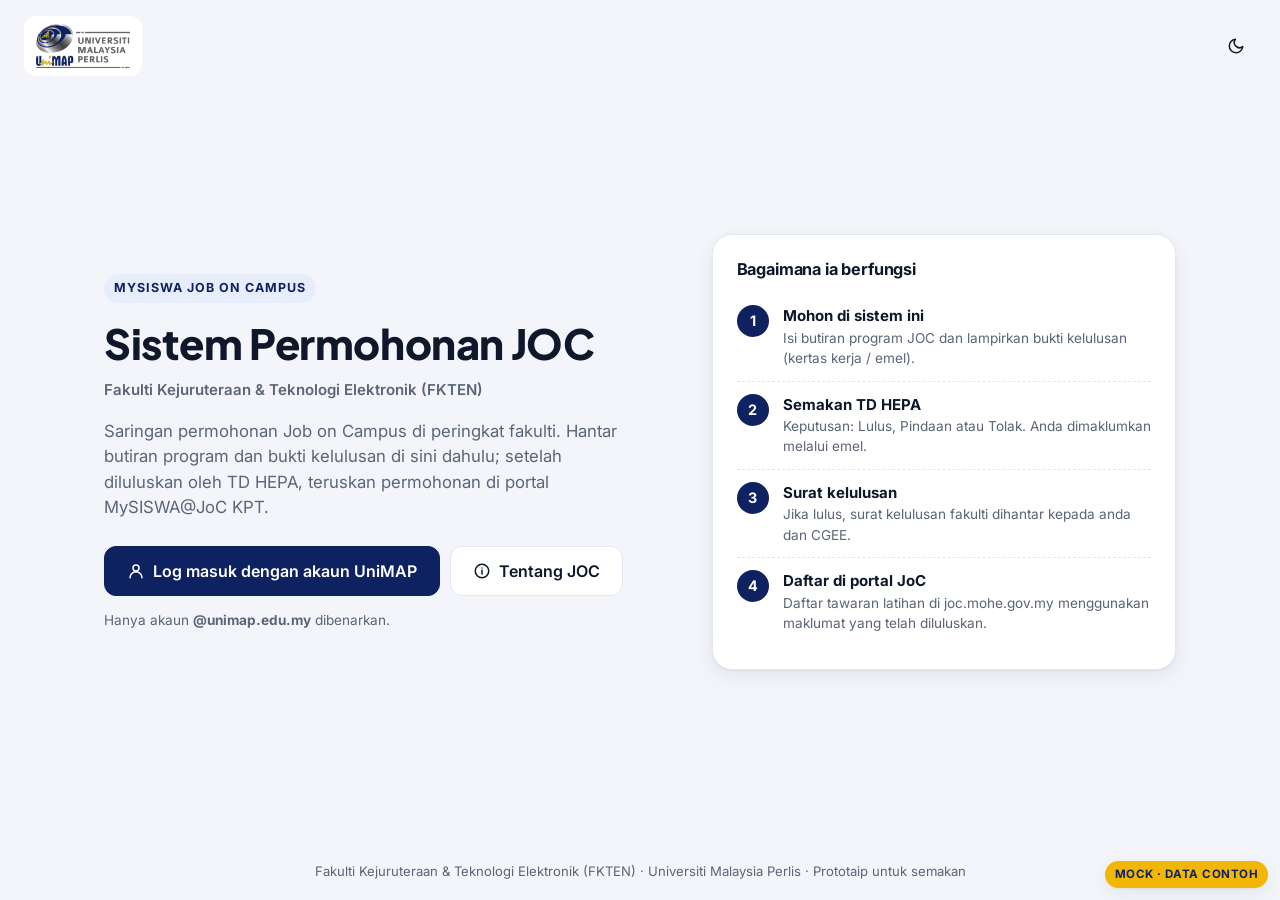
==== demo/index.html @ fa176aa4 "Manual pengguna interaktif Sistem JOC FKTEN 36-slide deck (Pengenalan, Pemohon, TD HEPA, Pentadbir, " ====
<!doctype html>
<html lang="ms">
<head>
  <meta charset="utf-8">
  <meta name="viewport" content="width=device-width, initial-scale=1, viewport-fit=cover">
  <title>Sistem Permohonan JOC · FKTEN</title>
  <link rel="icon" href="data:image/svg+xml,%3Csvg xmlns='http://www.w3.org/2000/svg' viewBox='0 0 64 64'%3E%3Crect width='64' height='64' rx='14' fill='%230e2262'/%3E%3Ctext x='32' y='41' font-family='Arial' font-weight='800' font-size='22' fill='%23f5c63a' text-anchor='middle'%3EJOC%3C/text%3E%3C/svg%3E">
  <meta name="description" content="Saringan permohonan MySISWA Job on Campus peringkat Fakulti Kejuruteraan & Teknologi Elektronik, UniMAP (mock).">
  <script>
    // Apply theme before first paint to avoid a flash.
    (function () {
      var t = null;
      try { t = localStorage.getItem('joc_theme'); } catch (e) {}
      if (!t) t = window.matchMedia && matchMedia('(prefers-color-scheme: dark)').matches ? 'dark' : 'light';
      document.documentElement.setAttribute('data-theme', t);
    })();
  </script>
  <link rel="preconnect" href="https://fonts.googleapis.com">
  <link rel="preconnect" href="https://fonts.gstatic.com" crossorigin>
  <link href="https://fonts.googleapis.com/css2?family=Inter:wght@400;500;600;700;800&family=Plus+Jakarta+Sans:wght@700;800&display=swap" rel="stylesheet">
  <link rel="stylesheet" href="css/style.css">
</head>
<body>
  <div id="root"></div>
  <div id="modal-root"></div>
  <div class="toast-wrap" id="toasts"></div>
  <div class="mock-ribbon">MOCK · DATA CONTOH</div>
  <script src="js/data.js"></script>
  <script src="js/api-mock.js"></script>
  <script src="js/app.js"></script>
</body>
</html>
---- demo/css/style.css ----
/* JOC FKTEN mock - theme tokens (light + dark) and components */
:root {
  --font: 'Inter', system-ui, -apple-system, 'Segoe UI', Roboto, Arial, sans-serif;
  --display: 'Plus Jakarta Sans', 'Inter', system-ui, sans-serif;
  --navy: #0e2262;
  --gold: #f5c63a;

  --bg: #f3f5fa;
  --surface: #ffffff;
  --surface-2: #f6f8fc;
  --text: #0f172a;
  --muted: #5b6577;
  --border: #e3e8f0;
  --primary: #0e2262;          /* links, outlines, small accents */
  --primary-hover: #1a3485;
  --primary-soft: #e8edfb;
  --on-primary: #ffffff;
  --btn: #0e2262;              /* main buttons */
  --btn-hover: #1a3485;
  --on-btn: #ffffff;
  --accent: #f2b705;           /* UniMAP gold */
  --accent-soft: #fff6d6;
  --on-accent: #0e2262;
  --focus: #3d63dd;
  --shadow: 0 1px 2px rgba(15, 23, 42, .05), 0 6px 20px rgba(15, 23, 42, .07);
  --sidebar: #0e2262;
  --sidebar-text: #c9d3f2;
  --sidebar-active: rgba(255, 255, 255, .10);
  --hero-a: #0e2262;
  --hero-b: #2a3f9e;

  --st-draft-bg: #eef1f5;     --st-draft: #475569;
  --st-sub-bg: #e6eeff;       --st-sub: #1d4ed8;
  --st-amend-bg: #fff4d6;     --st-amend: #b45309;
  --st-ok-bg: #dff6e8;        --st-ok: #15803d;
  --st-rej-bg: #fde7e7;       --st-rej: #b91c1c;

  --radius: 14px;
  --radius-sm: 9px;
  color-scheme: light;
}

/* Dark mode: deep UniMAP navy with gold accents (app.js sets data-theme). */
:root[data-theme="dark"] {
  --bg: #0a1230;
  --surface: #111c42;
  --surface-2: #16234f;
  --text: #eaf0ff;
  --muted: #9fb0d9;
  --border: #23336a;
  --primary: #8fa8ff;
  --primary-hover: #a9bcff;
  --primary-soft: #1a2a60;
  --on-primary: #0a1230;
  --btn: #f5c63a;
  --btn-hover: #ffd75e;
  --on-btn: #0a1230;
  --accent: #f5c63a;
  --accent-soft: rgba(245, 198, 58, .14);
  --on-accent: #0a1230;
  --focus: #f5c63a;
  --shadow: 0 1px 2px rgba(0, 0, 0, .35), 0 10px 30px rgba(0, 0, 0, .35);
  --sidebar: #070d24;
  --sidebar-text: #a8b6dd;
  --sidebar-active: rgba(245, 198, 58, .12);
  --hero-a: #13225e;
  --hero-b: #1f3a99;

  --st-draft-bg: rgba(148, 163, 184, .16);  --st-draft: #c3cce0;
  --st-sub-bg: rgba(96, 140, 255, .16);     --st-sub: #9db8ff;
  --st-amend-bg: rgba(245, 168, 58, .15);   --st-amend: #f7bf5a;
  --st-ok-bg: rgba(52, 211, 120, .14);      --st-ok: #6ee39f;
  --st-rej-bg: rgba(248, 113, 113, .15);    --st-rej: #ff9c9c;
  color-scheme: dark;
}

* { box-sizing: border-box; }
html, body { margin: 0; }
body {
  font-family: var(--font); font-size: 15px; line-height: 1.5;
  background: var(--bg); color: var(--text);
  -webkit-font-smoothing: antialiased;
}
/* Links never underline by default; plain text links underline only on hover. */
:where(a) { color: var(--primary); text-decoration: none; }
p a:hover, .callout a:hover { text-decoration: underline; }
h1, h2, h3, h4 { margin: 0; line-height: 1.25; letter-spacing: -.01em; }
h1, .k-val, .display { font-family: var(--display); }
h1 { font-size: 1.6rem; font-weight: 800; } h2 { font-size: 1.2rem; } h3 { font-size: 1.02rem; }
p { margin: 0; }
.muted { color: var(--muted); }
.small { font-size: .85rem; }
.hidden { display: none !important; }
:focus-visible { outline: 2px solid var(--focus); outline-offset: 2px; }

/* mock ribbon */
.mock-ribbon {
  position: fixed; z-index: 60; bottom: 12px; right: 12px; pointer-events: none;
  background: var(--accent); color: var(--on-accent); font-weight: 700; font-size: .72rem;
  padding: 5px 10px; border-radius: 999px; letter-spacing: .04em; box-shadow: var(--shadow);
}

/* thin progress bar while waiting for the server */
#busy { position: fixed; top: 0; left: 0; right: 0; height: 3px; z-index: 100; background: linear-gradient(90deg, var(--accent), var(--primary)); transform: scaleX(0); transform-origin: left; opacity: 0; transition: transform .25s, opacity .25s; }
#busy.on { opacity: 1; transform: scaleX(.85); transition: transform 6s cubic-bezier(.1, .7, .2, 1), opacity .1s; }

/* button busy state: spinner replaces the icon, clicks ignored */
.btn.loading { position: relative; pointer-events: none; opacity: .75; }
.btn.loading > .icon { visibility: hidden; }
.btn.loading::after { content: ''; position: absolute; left: 14px; top: 50%; width: 16px; height: 16px; margin-top: -8px; border-radius: 50%; border: 2px solid currentColor; border-right-color: transparent; animation: spin .7s linear infinite; }
.btn.btn-icon.loading::after { left: 50%; margin-left: -8px; }
@keyframes spin { to { transform: rotate(360deg); } }
.spin-sm { width: 18px; height: 18px; border-radius: 50%; border: 2px solid var(--primary); border-right-color: transparent; animation: spin .7s linear infinite; flex: none; }

/* full-screen "please wait" overlay */
#overlay { position: fixed; inset: 0; z-index: 95; display: none; place-items: center; padding: 16px; background: color-mix(in srgb, var(--bg) 55%, transparent); backdrop-filter: blur(6px); -webkit-backdrop-filter: blur(6px); }
#overlay.on { display: grid; animation: tin .15s ease-out; }
body.no-scroll { overflow: hidden; }
.ov-card { background: var(--surface); border: 1px solid var(--border); border-radius: 18px; box-shadow: 0 20px 60px rgba(0, 0, 0, .25); padding: 28px 32px; text-align: center; max-width: 360px; width: 100%; }
.ov-spin { width: 48px; height: 48px; margin: 0 auto 16px; border-radius: 50%; border: 4px solid var(--primary-soft); border-top-color: var(--primary); border-right-color: var(--accent); animation: spin .9s linear infinite; }
.ov-tick { width: 52px; height: 52px; margin: 0 auto 14px; border-radius: 50%; background: #16a34a; color: #fff; display: grid; place-items: center; animation: pop .3s ease-out; }
.ov-tick .icon { width: 28px; height: 28px; stroke-width: 3; }
@keyframes pop { from { transform: scale(.5); opacity: 0; } }
.ov-msg { font-weight: 700; font-size: 1.05rem; }
.ov-sub { color: var(--muted); font-size: .85rem; margin-top: 6px; }

/* logo chip keeps the UniMAP logo legible in dark mode */
.logo-chip { background: #fff; border-radius: 12px; padding: 8px 12px; display: inline-flex; align-items: center; }
.logo-chip img { display: block; height: 44px; width: auto; }

/* ---------- landing ---------- */
.landing { min-height: 100vh; display: flex; flex-direction: column; }
.landing-top { display: flex; align-items: center; justify-content: space-between; padding: 16px 24px; gap: 12px; }
.landing-hero {
  flex: 1; display: grid; grid-template-columns: 1.1fr .9fr; gap: 40px; align-items: center;
  max-width: 1120px; margin: 0 auto; padding: 24px 24px 56px; width: 100%;
}
.eyebrow { display: inline-block; font-size: .78rem; font-weight: 700; letter-spacing: .08em; text-transform: uppercase; color: var(--primary); background: var(--primary-soft); padding: 5px 10px; border-radius: 999px; }
.landing h1 { font-size: clamp(1.8rem, 4vw, 2.6rem); margin: 14px 0 10px; }
.landing .faculty { font-weight: 600; color: var(--muted); margin-bottom: 18px; }
.landing .lead { font-size: 1.05rem; color: var(--muted); max-width: 520px; }
.landing .cta-row { display: flex; gap: 10px; flex-wrap: wrap; margin-top: 26px; }
.steps-card { background: var(--surface); border: 1px solid var(--border); border-radius: 20px; padding: 24px; box-shadow: var(--shadow); }
.steps-card h3 { margin-bottom: 14px; }
.step-line { display: flex; gap: 14px; padding: 12px 0; border-top: 1px dashed var(--border); }
.step-line:first-of-type { border-top: 0; }
.step-num { flex: none; width: 32px; height: 32px; border-radius: 50%; background: var(--primary); color: var(--on-primary); display: grid; place-items: center; font-weight: 700; font-size: .9rem; }
.landing-foot { text-align: center; padding: 18px; font-size: .82rem; color: var(--muted); }

/* ---------- buttons & inputs ---------- */
.btn {
  display: inline-flex; align-items: center; justify-content: center; gap: 8px;
  font: inherit; font-weight: 600; font-size: .92rem; line-height: 1;
  border: 1px solid var(--border); background: var(--surface); color: var(--text);
  padding: 10px 16px; border-radius: 10px; cursor: pointer; text-decoration: none; min-height: 40px;
  transition: background .15s, border-color .15s, transform .05s;
}
.btn:hover { border-color: var(--primary); }
.btn:active { transform: translateY(1px); }
.btn:disabled { opacity: .5; cursor: not-allowed; }
.btn-primary { background: var(--btn); border-color: var(--btn); color: var(--on-btn); }
.btn-primary:hover { background: var(--btn-hover); border-color: var(--btn-hover); }
.btn-gold { background: var(--gold); border-color: var(--gold); color: #0a1230; font-weight: 800; box-shadow: 0 6px 18px rgba(245, 198, 58, .35); }
.btn-gold:hover { background: #ffd75e; border-color: #ffd75e; }
.btn-accent { background: var(--accent); border-color: var(--accent); color: var(--on-accent); }
.btn-ok { background: #16a34a; border-color: #16a34a; color: #fff; }
.btn-warn { background: #d97706; border-color: #d97706; color: #fff; }
.btn-danger { background: #dc2626; border-color: #dc2626; color: #fff; }
.btn-ghost { background: transparent; border-color: transparent; }
.btn-ghost:hover { background: var(--surface-2); border-color: var(--border); }
.btn-sm { padding: 7px 11px; min-height: 32px; font-size: .84rem; }
.btn-lg { padding: 14px 22px; font-size: 1rem; min-height: 50px; border-radius: 12px; }
.icon { width: 18px; height: 18px; flex: none; }
.btn-icon { padding: 8px; min-width: 40px; }

label.field { display: block; margin-bottom: 14px; }
.field > span { display: block; font-weight: 600; font-size: .88rem; margin-bottom: 6px; }
.field > span .req { color: #dc2626; }
.field .hint { font-size: .8rem; color: var(--muted); margin-top: 5px; }
input:not([type=checkbox]):not([type=radio]):not([type=file]), select, textarea {
  width: 100%; font: inherit; color: var(--text); background: var(--surface);
  border: 1px solid var(--border); border-radius: 10px; padding: 10px 12px; min-height: 42px;
}
textarea { min-height: 90px; resize: vertical; }
input:focus, select:focus, textarea:focus { outline: none; border-color: var(--focus); box-shadow: 0 0 0 3px color-mix(in srgb, var(--focus) 25%, transparent); }
input[readonly] { background: var(--surface-2); color: var(--muted); }
.field.error input, .field.error select, .field.error textarea { border-color: #dc2626; }
.field .err { color: #dc2626; font-size: .8rem; margin-top: 5px; }
.check { display: flex; gap: 10px; align-items: flex-start; cursor: pointer; }
.check input { width: 18px; height: 18px; margin-top: 2px; accent-color: var(--primary); flex: none; }
.grid-2 { display: grid; grid-template-columns: 1fr 1fr; gap: 0 16px; }
.grid-3 { display: grid; grid-template-columns: repeat(3, 1fr); gap: 0 16px; }

/* ---------- app shell ---------- */
.app { display: grid; grid-template-columns: 250px 1fr; min-height: 100vh; transition: grid-template-columns .25s ease; }
.sidebar {
  background: var(--sidebar); color: var(--sidebar-text); padding: 18px 14px; position: sticky; top: 0; height: 100vh;
  display: flex; flex-direction: column;
}
.side-scroll { display: flex; flex-direction: column; gap: 6px; flex: 1; min-height: 0; overflow-y: auto; overflow-x: hidden; margin: 0 -14px; padding: 0 14px; }

/* themed thin scrollbars */
:root { --sb-thumb: rgba(14, 34, 98, .22); --sb-thumb-hover: rgba(14, 34, 98, .45); }
:root[data-theme="dark"] { --sb-thumb: rgba(143, 168, 255, .25); --sb-thumb-hover: rgba(245, 198, 58, .55); }
* { scrollbar-width: thin; scrollbar-color: var(--sb-thumb) transparent; }
::-webkit-scrollbar { width: 9px; height: 9px; }
::-webkit-scrollbar-track { background: transparent; }
::-webkit-scrollbar-thumb { background-color: var(--sb-thumb); border-radius: 99px; border: 2px solid transparent; background-clip: padding-box; }
::-webkit-scrollbar-thumb:hover { background-color: var(--sb-thumb-hover); }
.sidebar { --sb-thumb: rgba(255, 255, 255, .16); --sb-thumb-hover: rgba(245, 198, 58, .6); }

/* JOC / FKTEN logomark (FKTEN in bright red) */
.logomark { position: relative; overflow: hidden; flex: none; display: inline-flex; flex-direction: column; align-items: center; justify-content: center;
  width: 46px; height: 46px; border-radius: 13px; background: linear-gradient(145deg, #ffe08a 0%, #f5c63a 45%, #e9a800 100%); color: #0a1230;
  box-shadow: 0 6px 16px rgba(245, 198, 58, .32), inset 0 1px 0 rgba(255, 255, 255, .6); text-decoration: none; transition: transform .2s; }
a.logomark:hover { transform: translateY(-1px) scale(1.03); }
.logomark b { font-family: var(--display); font-weight: 800; font-size: 15px; line-height: 1; letter-spacing: .02em; color: #0a1230; }
.logomark i { display: block; width: 62%; height: 1.5px; background: rgba(10, 18, 48, .55); margin: 3px 0 2px; border-radius: 2px; }
.logomark em { font-style: normal; font-weight: 800; font-size: 7px; letter-spacing: .16em; line-height: 1; padding-left: .16em; color: #ff1a1a; }
.logomark::after { content: ''; position: absolute; top: -60%; left: -80%; width: 50%; height: 220%; transform: rotate(25deg); background: linear-gradient(90deg, transparent, rgba(255, 255, 255, .75), transparent); animation: shine 5s ease-in-out infinite; }
a.logomark:hover::after { animation-duration: 1.2s; }
@keyframes shine { 0%, 70% { left: -80%; } 100% { left: 140%; } }
@media (prefers-reduced-motion: reduce) { .logomark::after { display: none; } }
.logomark.sm { width: 38px; height: 38px; border-radius: 11px; } .logomark.sm b { font-size: 12.5px; } .logomark.sm em { font-size: 6px; }
.logomark.lg { width: 64px; height: 64px; border-radius: 17px; } .logomark.lg b { font-size: 21px; } .logomark.lg em { font-size: 9.5px; } .logomark.lg i { margin: 4px 0 3px; height: 2px; }

/* collapsible side menu (desktop) */
.collapse-btn { position: absolute; top: 14px; right: -13px; width: 26px; height: 26px; border-radius: 50%; background: var(--surface); color: var(--text); border: 1px solid var(--border);
  display: grid; place-items: center; cursor: pointer; box-shadow: var(--shadow); z-index: 5; font: 800 13px/1 var(--font); padding: 0; }
.collapse-btn:hover { background: var(--gold); color: #0a1230; border-color: var(--gold); }
.brand-mini { display: none; }
@media (min-width: 861px) {
  .sidebar { overflow: visible; }
  .app.collapsed { grid-template-columns: 78px 1fr; }
  .app.collapsed .brand, .app.collapsed .nav-label, .app.collapsed .side-foot, .app.collapsed .nav a span:not(.count) { display: none; }
  .app.collapsed .brand-mini { display: flex; justify-content: center; padding: 6px 0 14px; border-bottom: 1px solid rgba(255, 255, 255, .08); margin-bottom: 10px; }
  .app.collapsed .side-scroll { overflow: visible; } /* let hover labels show outside the rail */
  .app.collapsed .nav a { justify-content: center; padding: 11px 0; }
  .app.collapsed .nav .count { position: absolute; top: 4px; right: 10px; margin: 0; font-size: .62rem; padding: 0 5px; }
  .app.collapsed .nav a::after { content: attr(data-label); position: absolute; left: calc(100% + 12px); top: 50%; transform: translateY(-50%); background: var(--text); color: var(--bg);
    padding: 6px 10px; border-radius: 8px; font-size: .8rem; font-weight: 600; white-space: nowrap; opacity: 0; pointer-events: none; transition: opacity .15s; box-shadow: var(--shadow); z-index: 10; }
  .app.collapsed .nav a:hover::after { opacity: 1; }
}
.sidebar .brand { padding: 6px 6px 16px; border-bottom: 1px solid rgba(255,255,255,.08); margin-bottom: 10px; text-align: center; display: flex; flex-direction: column; align-items: center; }
.sidebar .brand .logo-chip { padding: 8px 14px; }
.sidebar .brand .logo-chip img { height: 42px; }
.sidebar .brand .sys-big { font-family: var(--display); font-size: 1.18rem; font-weight: 800; color: #fff; margin-top: 14px; line-height: 1.2; letter-spacing: -.01em; }
.sidebar .brand .sys-tag { font-size: .66rem; letter-spacing: .1em; text-transform: uppercase; color: var(--gold); font-weight: 700; margin-top: 5px; }
.sidebar .brand .fac { font-size: .7rem; line-height: 1.4; color: var(--sidebar-text); margin-top: 12px; padding-top: 10px; border-top: 1px solid rgba(255, 255, 255, .08); width: 100%; }
.sidebar .brand .fac b { color: #fff; }

/* system name in the top bar: gold JOC badge + name (phone) or page name (desktop) */
.appname { display: flex; align-items: center; gap: 10px; flex: 1; min-width: 0; }
.an-text { min-width: 0; line-height: 1.2; }
.an-title { font-family: var(--display); font-weight: 800; font-size: 1.02rem; white-space: nowrap; overflow: hidden; text-overflow: ellipsis; }
.an-sub { font-size: .76rem; color: var(--muted); font-weight: 600; white-space: nowrap; overflow: hidden; text-overflow: ellipsis; }
.an-sub .crumb { color: var(--muted); font-weight: 600; font-size: .82rem; }
@media (min-width: 861px) {
  .appname .logomark, .an-title.sys { display: none; }
  .an-sub.page { font-size: 1rem; color: var(--text); font-weight: 700; }
  .app.collapsed .appname .logomark { display: inline-flex; }
  .app.collapsed .an-title.sys { display: block; }
  .app.collapsed .an-sub.page { font-size: .78rem; color: var(--muted); font-weight: 600; }
}
.sys-line { display: flex; align-items: center; gap: 12px; margin-bottom: 18px; }
.sys-line .t1 { font-family: var(--display); font-weight: 800; font-size: 1.15rem; }
.sys-line .t2 { font-size: .8rem; color: var(--muted); font-weight: 600; }
.nav-label { font-size: .7rem; text-transform: uppercase; letter-spacing: .09em; padding: 12px 10px 4px; opacity: .7; }
.nav a {
  display: flex; align-items: center; gap: 10px; padding: 10px 12px; border-radius: 10px;
  color: var(--sidebar-text); text-decoration: none; font-weight: 500; font-size: .92rem;
}
.nav a:hover { background: rgba(255,255,255,.06); color: #fff; }
.nav a { position: relative; }
.nav a.active { background: var(--sidebar-active); color: #fff; }
.nav a.active::before { content: ''; position: absolute; left: 0; top: 8px; bottom: 8px; width: 3px; border-radius: 3px; background: var(--gold); }
.nav a.active .icon { color: var(--gold); }
.nav .count { margin-left: auto; background: var(--gold); color: var(--on-accent); font-size: .72rem; font-weight: 700; padding: 1px 8px; border-radius: 999px; }
.sidebar .spacer { flex: 1; }
.sidebar .side-foot { font-size: .74rem; opacity: .7; padding: 10px; }

.main { min-width: 0; display: flex; flex-direction: column; }
.topbar {
  position: sticky; top: 0; z-index: 30; display: flex; align-items: center; gap: 10px;
  padding: 12px 24px; background: color-mix(in srgb, var(--bg) 88%, transparent); backdrop-filter: blur(8px);
  border-bottom: 1px solid var(--border);
}
.topbar .page-title .crumb { color: var(--muted); font-weight: 600; font-size: .82rem; margin-right: 4px; }
.topbar .page-title { font-weight: 700; font-size: 1rem; flex: 1; min-width: 0; white-space: nowrap; overflow: hidden; text-overflow: ellipsis; }
.menu-btn { display: none; }
.role-switch select { min-height: 38px; padding: 6px 30px 6px 14px; font-weight: 700; width: auto; border-radius: 999px; background-color: var(--accent-soft); border-color: color-mix(in srgb, var(--accent) 50%, transparent); }
.avatar { width: 36px; height: 36px; border-radius: 50%; background: linear-gradient(135deg, var(--gold), #f59e0b); color: #0a1230; display: grid; place-items: center; font-weight: 700; font-size: .85rem; cursor: pointer; border: 0; }
.content { padding: 24px; max-width: 1180px; width: 100%; margin: 0 auto; }
.page-head { display: flex; align-items: flex-end; justify-content: space-between; gap: 16px; flex-wrap: wrap; margin-bottom: 20px; }
.page-head p { margin-top: 4px; }

/* dropdown menu */
.menu-wrap { position: relative; }
.dropdown {
  position: absolute; right: 0; top: calc(100% + 8px); background: var(--surface); border: 1px solid var(--border);
  border-radius: 12px; box-shadow: var(--shadow); min-width: 250px; padding: 6px; z-index: 40;
}
.dropdown .who { padding: 10px 12px; border-bottom: 1px solid var(--border); margin-bottom: 4px; }
.dropdown button, .dropdown a { display: flex; gap: 10px; align-items: center; width: 100%; text-align: left; background: none; border: 0; font: inherit; color: var(--text); padding: 9px 12px; border-radius: 8px; cursor: pointer; text-decoration: none; }
.dropdown button:hover, .dropdown a:hover { background: var(--surface-2); }
.dd-roles { display: none; border-bottom: 1px solid var(--border); padding-bottom: 4px; margin-bottom: 4px; }
.dd-label { font-size: .7rem; text-transform: uppercase; letter-spacing: .08em; color: var(--muted); font-weight: 700; padding: 6px 12px 2px; }
.dropdown .dd-roles button.on { font-weight: 700; color: var(--primary); }

/* ---------- cards ---------- */
.card { background: var(--surface); border: 1px solid var(--border); border-radius: var(--radius); box-shadow: var(--shadow); }
.card-pad { padding: 20px; }
.card-head { padding: 16px 20px; border-bottom: 1px solid var(--border); display: flex; align-items: center; justify-content: space-between; gap: 10px; flex-wrap: wrap; }
.card-body { padding: 20px; }
.stack { display: flex; flex-direction: column; gap: 16px; }
.row { display: flex; gap: 10px; align-items: center; flex-wrap: wrap; }
.row.end { justify-content: flex-end; }
.row.between { justify-content: space-between; }

.kpis { display: grid; grid-template-columns: repeat(auto-fit, minmax(190px, 1fr)); gap: 14px; margin-bottom: 20px; }
.kpi { padding: 16px 18px; position: relative; overflow: hidden; transition: transform .15s; }
.kpi:hover { transform: translateY(-2px); }
.kpi::after { content: ''; position: absolute; left: 0; right: 0; top: 0; height: 3px; background: var(--kc, var(--primary)); }
.kpi .k-ic { width: 36px; height: 36px; border-radius: 10px; display: grid; place-items: center; background: var(--kcs, var(--primary-soft)); color: var(--kc, var(--primary)); margin-bottom: 10px; }
.kpi.c-draft { --kc: var(--st-draft); --kcs: var(--st-draft-bg); }
.kpi.c-sub { --kc: var(--st-sub); --kcs: var(--st-sub-bg); }
.kpi.c-amend { --kc: var(--st-amend); --kcs: var(--st-amend-bg); }
.kpi.c-ok { --kc: var(--st-ok); --kcs: var(--st-ok-bg); }
.kpi.c-rej { --kc: var(--st-rej); --kcs: var(--st-rej-bg); }
.kpi.c-gold { --kc: var(--gold); --kcs: var(--accent-soft); }
.kpi .k-label { font-size: .8rem; color: var(--muted); font-weight: 600; }
.kpi .k-val { font-size: 1.7rem; font-weight: 800; margin-top: 4px; letter-spacing: -.02em; }
.kpi .k-sub { font-size: .78rem; color: var(--muted); }
.kpi .k-val.money { font-size: 1.35rem; white-space: nowrap; }
.show-sm { display: none !important; }

/* status badge */
.badge { display: inline-flex; align-items: center; gap: 6px; font-size: .76rem; font-weight: 700; padding: 4px 10px; border-radius: 999px; white-space: nowrap; }
.badge::before { content: ''; width: 6px; height: 6px; border-radius: 50%; background: currentColor; }
.st-DRAFT, .st-WITHDRAWN { background: var(--st-draft-bg); color: var(--st-draft); }
.st-SUBMITTED, .st-RESUBMITTED { background: var(--st-sub-bg); color: var(--st-sub); }
.st-AMEND_REQUIRED { background: var(--st-amend-bg); color: var(--st-amend); }
.st-APPROVED { background: var(--st-ok-bg); color: var(--st-ok); }
.st-REJECTED { background: var(--st-rej-bg); color: var(--st-rej); }
.tag { display: inline-block; font-size: .74rem; font-weight: 600; padding: 3px 8px; border-radius: 6px; background: var(--surface-2); border: 1px solid var(--border); color: var(--muted); }

/* application list */
.app-list { display: flex; flex-direction: column; }
.app-item {
  display: grid; grid-template-columns: 1fr auto; gap: 6px 16px; padding: 16px 20px; border-top: 1px solid var(--border);
  position: relative; box-shadow: inset 4px 0 0 var(--strip, transparent);
  text-decoration: none; color: inherit; align-items: center;
}
.app-item:first-child { border-top: 0; }
.app-item:hover { background: var(--surface-2); }
.app-item .t { color: var(--text); }
.strip-DRAFT, .strip-WITHDRAWN { --strip: var(--st-draft); }
.strip-SUBMITTED, .strip-RESUBMITTED { --strip: var(--st-sub); }
.strip-AMEND_REQUIRED { --strip: var(--st-amend); }
.strip-APPROVED { --strip: var(--st-ok); }
.strip-REJECTED { --strip: var(--st-rej); }

/* animated welcome banner */
.hero { position: relative; overflow: hidden; border-radius: 20px; padding: 24px 26px; margin-bottom: 18px; color: #fff; background: linear-gradient(120deg, var(--hero-a), var(--hero-b)); isolation: isolate; }
.hero .orb { position: absolute; border-radius: 50%; filter: blur(30px); z-index: -1; pointer-events: none; }
.hero .o1 { width: 240px; height: 240px; background: #f5c63a; right: -50px; top: -90px; opacity: .33; animation: drift1 14s ease-in-out infinite; }
.hero .o2 { width: 280px; height: 280px; background: #4f7dff; left: 30%; bottom: -170px; opacity: .45; animation: drift2 18s ease-in-out infinite; }
.hero .o3 { width: 130px; height: 130px; background: #ffffff; left: -40px; top: -40px; opacity: .12; animation: drift3 16s ease-in-out infinite; }
.hero .dots { position: absolute; inset: 0; z-index: -1; opacity: .12; background-image: radial-gradient(circle at 1px 1px, #fff 1px, transparent 0); background-size: 18px 18px; -webkit-mask-image: linear-gradient(90deg, transparent, #000 60%); mask-image: linear-gradient(90deg, transparent, #000 60%); }
@keyframes drift1 { 0%, 100% { transform: translate(0, 0); } 50% { transform: translate(-60px, 40px); } }
@keyframes drift2 { 0%, 100% { transform: translate(0, 0); } 50% { transform: translate(80px, -30px); } }
@keyframes drift3 { 0%, 100% { transform: translate(0, 0); } 50% { transform: translate(40px, 30px); } }
@media (prefers-reduced-motion: reduce) { .hero .orb { animation: none; } }
.hero .h-eyebrow { font-size: .72rem; letter-spacing: .12em; text-transform: uppercase; font-weight: 700; color: #ffe08a; display: flex; align-items: center; gap: 8px; flex-wrap: wrap; row-gap: 4px; }
.hero .h-eyebrow .sysname { color: #fff; }
.hero .h-eyebrow .sep { opacity: .5; }
.hero .h-eyebrow .dot { width: 6px; height: 6px; border-radius: 50%; background: #ffe08a; box-shadow: 0 0 0 4px rgba(255, 224, 138, .2); }
.hero h1 { color: #fff; line-height: 1.12; margin: 10px 0 4px; }
.hero .g1 { display: block; font-family: var(--font); font-size: 1.05rem; font-weight: 600; color: #ffe7a3; letter-spacing: 0; margin-bottom: 4px; }
.hero .g1 .wave { display: inline-block; animation: wave 2.4s ease-in-out 1; transform-origin: 70% 70%; }
.hero .g2 { display: block; font-family: var(--display); font-size: 2.05rem; font-weight: 800; letter-spacing: -.02em; color: #fff; text-shadow: 0 2px 18px rgba(0, 0, 0, .25); animation: rise .6s cubic-bezier(.2, .8, .2, 1) both; }
.hero .g2::after { content: ''; display: block; width: 56px; height: 3px; border-radius: 3px; background: linear-gradient(90deg, #f5c63a, rgba(245, 198, 58, 0)); margin-top: 10px; }
.hero .h-sub { color: #c7d3ff; opacity: 1; }
@keyframes rise { from { opacity: 0; transform: translateY(8px); } }
@keyframes wave { 0%, 60%, 100% { transform: rotate(0); } 10%, 30% { transform: rotate(16deg); } 20%, 40% { transform: rotate(-8deg); } }
@media (prefers-reduced-motion: reduce) { .hero .g2, .hero .g1 .wave { animation: none; } }
.hero .h-sub { opacity: .85; font-size: .9rem; }
.hero .h-row { display: flex; align-items: center; gap: 10px; flex-wrap: wrap; margin-top: 16px; }
.hero .h-row .btn { margin-left: auto; }
.pill { display: inline-flex; align-items: center; gap: 7px; font-size: .78rem; font-weight: 700; padding: 6px 11px; border-radius: 99px; background: rgba(255, 255, 255, .12); border: 1px solid rgba(255, 255, 255, .2); color: #fff; text-decoration: none; }
.pill i { width: 8px; height: 8px; border-radius: 50%; display: inline-block; background: #fff; }
.pill.p-amend i { background: #f7bf5a; } .pill.p-sub i { background: #8fb2ff; } .pill.p-ok i { background: #6ee39f; } .pill.p-rej i { background: #ff9c9c; } .pill.p-draft i { background: #c3cce0; }
.app-item .t { font-weight: 650; }
.app-item .meta { display: flex; gap: 6px 14px; flex-wrap: wrap; font-size: .82rem; color: var(--muted); }
.app-item .right { display: flex; flex-direction: column; align-items: flex-end; gap: 6px; }
.empty { text-align: center; padding: 40px 20px; color: var(--muted); }
.empty .icon { width: 40px; height: 40px; opacity: .5; margin-bottom: 8px; }

.tabs { display: flex; gap: 4px; background: var(--surface-2); padding: 4px; border-radius: 12px; border: 1px solid var(--border); overflow-x: auto; }
.tabs button { flex: none; border: 0; background: none; font: inherit; font-weight: 600; font-size: .86rem; color: var(--muted); padding: 8px 14px; border-radius: 9px; cursor: pointer; }
.tabs button.on { background: var(--surface); color: var(--text); box-shadow: var(--shadow); }

/* info card */
.info-hero { background: linear-gradient(120deg, var(--hero-a), var(--hero-b)); color: #fff; border-radius: var(--radius); padding: 24px; position: relative; overflow: hidden; }
.info-hero::after { content: ''; position: absolute; right: -60px; top: -60px; width: 220px; height: 220px; border-radius: 50%; background: rgba(242, 183, 5, .18); }
.info-hero h2 { font-size: 1.35rem; position: relative; }
.info-hero p { opacity: .9; margin-top: 8px; position: relative; max-width: 640px; }
.rules { display: grid; grid-template-columns: repeat(4, 1fr); gap: 12px; }
.rule { padding: 16px; }
.rule .big { font-size: 1.35rem; font-weight: 800; }
.rule .lbl { font-size: .82rem; color: var(--muted); }
.checklist { list-style: none; padding: 0; margin: 0; display: grid; gap: 10px; }
.checklist li { display: flex; gap: 10px; align-items: flex-start; }
.checklist li .icon { color: #16a34a; margin-top: 2px; }
.callout { border-radius: 12px; padding: 14px 16px; border: 1px solid; display: flex; gap: 12px; align-items: flex-start; }
.callout .icon { margin-top: 2px; }
.callout.warn { background: var(--st-amend-bg); color: var(--st-amend); border-color: color-mix(in srgb, var(--st-amend) 25%, transparent); }
.callout.info { background: var(--st-sub-bg); color: var(--st-sub); border-color: color-mix(in srgb, var(--st-sub) 25%, transparent); }
.callout.ok { background: var(--st-ok-bg); color: var(--st-ok); border-color: color-mix(in srgb, var(--st-ok) 25%, transparent); }
.callout.err { background: var(--st-rej-bg); color: var(--st-rej); border-color: color-mix(in srgb, var(--st-rej) 25%, transparent); }
.callout b { color: inherit; }
.callout .body { color: var(--text); }
.clusters { display: flex; flex-wrap: wrap; gap: 8px; }
.cluster { padding: 8px 12px; border-radius: 10px; background: var(--primary-soft); color: var(--primary); font-weight: 600; font-size: .86rem; }

/* wizard */
.stepper { display: flex; gap: 0; margin-bottom: 20px; overflow-x: auto; padding-bottom: 4px; }
.stepper .s { flex: 1; min-width: 120px; display: flex; flex-direction: column; gap: 8px; padding-right: 10px; }
.stepper .bar { height: 5px; border-radius: 99px; background: var(--border); }
.stepper .s.done .bar, .stepper .s.on .bar { background: var(--primary); }
.stepper .s.on .bar { background: linear-gradient(90deg, var(--primary), var(--accent)); }
.stepper .name { font-size: .8rem; font-weight: 600; color: var(--muted); }
.stepper .s.on .name { color: var(--text); }
.wizard-foot { display: flex; justify-content: space-between; gap: 10px; flex-wrap: wrap; padding: 16px 20px; border-top: 1px solid var(--border);
  position: sticky; bottom: 0; z-index: 5; background: var(--surface); border-radius: 0 0 var(--radius) var(--radius); }
.wizard-foot.final { box-shadow: 0 -8px 24px rgba(15, 23, 42, .08); border-top: 2px solid var(--accent); }
.cost-box { background: var(--primary-soft); border-radius: 12px; padding: 14px 16px; display: flex; justify-content: space-between; align-items: center; gap: 10px; flex-wrap: wrap; margin-bottom: 14px; }
.cost-box .amt { font-size: 1.4rem; font-weight: 800; color: var(--primary); }
.scope-list { list-style: none; padding: 0; margin: 0 0 10px; display: grid; gap: 8px; }
.scope-list li { display: flex; gap: 10px; align-items: center; background: var(--surface-2); border: 1px solid var(--border); padding: 8px 10px 8px 12px; border-radius: 10px; }
.scope-list li .n { font-weight: 700; color: var(--muted); font-size: .82rem; }
.scope-list li .d { flex: 1; word-break: break-word; }
.scope-list li .scope-edit { flex: 1; min-height: 36px; padding: 6px 10px; }
.scope-btns { display: flex; gap: 2px; flex: none; }
.scope-btns .btn { min-width: 32px; padding: 6px; }
.file-row.uploading { border-style: dashed; }
.up-bar { height: 4px; border-radius: 99px; background: var(--surface-2); overflow: hidden; margin-top: 6px; }
.up-bar span { display: block; height: 100%; width: 40%; background: var(--primary); border-radius: 99px; animation: slide 1.1s ease-in-out infinite; }
@keyframes slide { from { transform: translateX(-100%); } to { transform: translateX(260%); } }
.dropzone { border: 2px dashed var(--border); border-radius: 14px; padding: 26px; text-align: center; color: var(--muted); cursor: pointer; display: block; }
.dropzone:hover { border-color: var(--primary); background: var(--surface-2); }
.dropzone input { display: none; }
.file-row { display: flex; align-items: center; gap: 12px; padding: 10px 12px; border: 1px solid var(--border); border-radius: 10px; background: var(--surface); flex-wrap: wrap; }
.file-row .fi { width: 36px; height: 36px; border-radius: 8px; background: var(--st-rej-bg); color: var(--st-rej); display: grid; place-items: center; font-size: .66rem; font-weight: 800; flex: none; }
.file-row .fn { flex: 1; min-width: 150px; font-weight: 600; font-size: .9rem; word-break: break-word; }
.file-row select { width: auto; min-height: 34px; padding: 4px 8px; font-size: .84rem; }

/* tables */
.table-wrap { overflow-x: auto; }
table { width: 100%; border-collapse: collapse; font-size: .9rem; }
th { text-align: left; font-size: .76rem; text-transform: uppercase; letter-spacing: .05em; color: var(--muted); font-weight: 700; padding: 10px 12px; border-bottom: 1px solid var(--border); background: var(--surface-2); white-space: nowrap; }
td { padding: 10px 12px; border-bottom: 1px solid var(--border); vertical-align: top; }
tr:last-child td { border-bottom: 0; }
td input { min-height: 36px; padding: 6px 8px; }
.stu-table td:nth-child(2) input { min-width: 110px; }
.stu-table td:nth-child(3) input { min-width: 180px; }
.stu-table td:nth-child(4) input { min-width: 160px; }

/* detail */
.detail-grid { display: grid; grid-template-columns: 1fr 340px; gap: 20px; align-items: start; }
.dl { display: grid; grid-template-columns: 190px 1fr; gap: 10px 16px; font-size: .92rem; margin: 0; }
.dl dt { color: var(--muted); font-weight: 600; }
.dl dd { margin: 0; word-break: break-word; }
.changed { display: inline-block; background: var(--st-amend-bg); border-radius: 6px; padding: 2px 8px; margin: -2px -8px; border-left: 3px solid var(--accent); }
.changed .was { display: block; font-size: .78rem; color: var(--st-amend); text-decoration: line-through; }
.timeline { list-style: none; padding: 0; margin: 0; position: relative; }
.timeline li { position: relative; padding: 0 0 18px 26px; }
.timeline li::before { content: ''; position: absolute; left: 7px; top: 18px; bottom: 0; width: 2px; background: var(--border); }
.timeline li:last-child::before { display: none; }
.timeline .dot { position: absolute; left: 0; top: 4px; width: 16px; height: 16px; border-radius: 50%; border: 3px solid var(--surface); background: var(--primary); box-shadow: 0 0 0 1px var(--border); }
.timeline .dot.ok { background: #16a34a; } .timeline .dot.warn { background: #d97706; } .timeline .dot.err { background: #dc2626; } .timeline .dot.grey { background: #94a3b8; }
.timeline .tt { font-weight: 650; font-size: .9rem; }
.timeline .tm { font-size: .78rem; color: var(--muted); }
.timeline .tc { font-size: .85rem; margin-top: 6px; background: var(--surface-2); border: 1px solid var(--border); padding: 8px 10px; border-radius: 8px; }
.copy-list { display: grid; gap: 8px; }
.copy-item { display: grid; grid-template-columns: 1fr auto; gap: 10px; align-items: center; padding: 10px 12px; border: 1px solid var(--border); border-radius: 10px; background: var(--surface-2); }
.copy-item .cl { font-size: .74rem; color: var(--muted); font-weight: 700; text-transform: uppercase; letter-spacing: .04em; }
.copy-item .cv { font-weight: 600; font-size: .9rem; white-space: pre-line; word-break: break-word; }
.decision { border-width: 2px; border-color: color-mix(in srgb, var(--primary) 35%, var(--border)); }
.decision-btns { display: grid; grid-template-columns: repeat(3, 1fr); gap: 8px; margin-bottom: 12px; }
.decision-btns button { flex-direction: column; gap: 6px; padding: 12px 6px; min-height: 70px; font-size: .85rem; }
.decision-btns button.sel-AMEND { background: #d97706; border-color: #d97706; color: #fff; }
.decision-btns button.sel-APPROVE { background: #16a34a; border-color: #16a34a; color: #fff; }
.decision-btns button.sel-REJECT { background: #dc2626; border-color: #dc2626; color: #fff; }

/* charts */
.bars { display: grid; gap: 12px; }
.bar-row { display: grid; grid-template-columns: 150px 1fr 60px; gap: 10px; align-items: center; font-size: .86rem; }
.bar-track { height: 12px; background: var(--surface-2); border-radius: 99px; overflow: hidden; border: 1px solid var(--border); }
.bar-fill { height: 100%; background: var(--primary); border-radius: 99px; }
.bar-row .v { text-align: right; font-weight: 700; }
.cols { display: flex; align-items: flex-end; gap: 10px; height: 170px; padding-top: 10px; }
.cols .c { flex: 1; display: flex; flex-direction: column; align-items: center; gap: 6px; height: 100%; justify-content: flex-end; }
.cols .c .b { width: 100%; max-width: 38px; background: var(--primary); border-radius: 6px 6px 0 0; min-height: 3px; }
.cols .c .l { font-size: .74rem; color: var(--muted); }
.cols .c .n { font-size: .78rem; font-weight: 700; }

/* role cards */
.role-grid { display: grid; grid-template-columns: repeat(auto-fit, minmax(210px, 1fr)); gap: 14px; margin-top: 18px; }
.role-card { display: flex; flex-direction: column; align-items: flex-start; justify-content: flex-start; text-align: left; cursor: pointer; padding: 20px; font: inherit; color: inherit; border: 1px solid var(--border); background: var(--surface); border-radius: var(--radius); box-shadow: var(--shadow); transition: border-color .15s, transform .1s; }
.role-card:hover { border-color: var(--primary); transform: translateY(-2px); }
.role-card .ri { width: 44px; height: 44px; border-radius: 12px; background: var(--primary-soft); color: var(--primary); display: grid; place-items: center; margin-bottom: 12px; }
.role-card .ri .icon { width: 22px; height: 22px; }

/* segmented */
.seg { display: inline-flex; border: 1px solid var(--border); border-radius: 10px; overflow: hidden; }
.seg button { border: 0; background: var(--surface); font: inherit; font-weight: 700; padding: 9px 16px; cursor: pointer; color: var(--muted); border-left: 1px solid var(--border); }
.seg button:first-child { border-left: 0; }
.seg button.on { background: var(--primary); color: var(--on-primary); }

/* modal & toast */
.modal-back { position: fixed; inset: 0; background: rgba(8, 12, 28, .55); z-index: 80; display: grid; place-items: center; padding: 16px; }
.modal { background: var(--surface); border-radius: 18px; width: 100%; max-width: 520px; max-height: calc(100vh - 32px); overflow: auto; box-shadow: 0 20px 60px rgba(0,0,0,.35); border: 1px solid var(--border); }
.modal.wide { max-width: 820px; }
.modal-head { padding: 18px 20px; border-bottom: 1px solid var(--border); display: flex; justify-content: space-between; align-items: center; gap: 10px; }
.modal-body { padding: 20px; }
.modal-foot { padding: 14px 20px; border-top: 1px solid var(--border); display: flex; justify-content: flex-end; gap: 8px; flex-wrap: wrap; }
.toast-wrap { position: fixed; top: 16px; left: 50%; transform: translateX(-50%); z-index: 90; display: grid; gap: 8px; width: min(420px, calc(100vw - 32px)); }
.toast { background: var(--text); color: var(--bg); padding: 12px 16px; border-radius: 12px; font-weight: 600; font-size: .9rem; box-shadow: var(--shadow); display: flex; gap: 10px; align-items: center; animation: tin .2s ease-out; }
@keyframes tin { from { opacity: 0; transform: translateY(-8px); } }

/* account chooser (mock of Google) */
.acct { display: flex; gap: 12px; align-items: center; padding: 12px; border-radius: 10px; cursor: pointer; border: 1px solid transparent; width: 100%; background: none; font: inherit; color: inherit; text-align: left; }
.acct:hover { background: var(--surface-2); border-color: var(--border); }
.acct .av { width: 38px; height: 38px; border-radius: 50%; display: grid; place-items: center; font-weight: 700; color: #fff; flex: none; }
.acct .em { font-size: .82rem; color: var(--muted); }

/* letter preview (always light, like paper) */
.letter { background: #fff; color: #111; font-family: 'Times New Roman', Georgia, serif; font-size: 13.5px; line-height: 1.55; padding: 34px 40px; border: 1px solid #ddd; }
.letter .lh { display: flex; justify-content: space-between; align-items: center; border-bottom: 2px solid #0e2262; padding-bottom: 10px; margin-bottom: 16px; gap: 10px; }
.letter .lh img { height: 54px; }
.letter .lh .fx { text-align: right; font-family: Arial, sans-serif; font-size: 10.5px; color: #0e2262; font-weight: 700; }
.letter table { font-size: 13px; }
.letter td, .letter th { border: 1px solid #999; padding: 4px 6px; background: none; color: #111; text-transform: none; letter-spacing: 0; font-size: 12.5px; }
.letter .foot { margin-top: 22px; font-size: 11.5px; font-style: italic; color: #444; border-top: 1px solid #ccc; padding-top: 8px; }

/* ---------- responsive ---------- */
@media (max-width: 1024px) {
  .detail-grid { grid-template-columns: 1fr; }
  .rules { grid-template-columns: repeat(2, 1fr); }
}
@media (max-width: 860px) {
  /* phone: full system name on up to two lines; theme switch moves into the avatar menu */
  .an-title { white-space: normal; font-size: .95rem; display: -webkit-box; -webkit-line-clamp: 2; -webkit-box-orient: vertical; }
  .an-sub.page { display: none; }
  .topbar .theme-btn, .topbar .role-switch, .collapse-btn { display: none; }
  .dd-roles { display: block; }
  .app { grid-template-columns: 1fr; }
  .sidebar { position: fixed; left: 0; top: 0; bottom: 0; width: 270px; z-index: 70; transform: translateX(-100%); transition: transform .2s ease; }
  .app.nav-open .sidebar { transform: none; box-shadow: 0 0 0 100vmax rgba(8, 12, 28, .5); }
  .menu-btn { display: inline-flex; }
  .topbar { padding: 10px 16px; }
  .content { padding: 16px; }
  .kpis { grid-template-columns: repeat(2, 1fr); gap: 10px; }
  .landing-hero { grid-template-columns: 1fr; gap: 24px; padding: 8px 16px 40px; }
  .landing-top { padding: 14px 16px; }
}
@media (max-width: 600px) {
  body { font-size: 14.5px; }
  .grid-2, .grid-3 { grid-template-columns: 1fr; }
  .rules { grid-template-columns: 1fr 1fr; }
  .dl { grid-template-columns: 1fr; gap: 2px; }
  .dl dd { margin-bottom: 10px; }
  .app-item { grid-template-columns: 1fr; padding: 14px 16px; }
  .app-item .right { flex-direction: row; align-items: center; justify-content: space-between; }
  .topbar:has(.role-switch) .page-title { display: none; }
  .topbar .role-switch { margin-left: auto; }
  .role-switch select { max-width: 170px; font-size: .85rem; }
  .bar-row { grid-template-columns: 100px 1fr 44px; }
  .letter { padding: 20px 16px; font-size: 12.5px; }
  .card-pad, .card-body { padding: 16px; }
  .card-head { padding: 14px 16px; }
  .wizard-foot { padding: 14px 16px; }
  .wizard-foot .btn { flex: 1; }
  .page-head h1 { font-size: 1.3rem; }
  .logo-chip img { height: 36px; }
  .stepper .s { min-width: 64px; }
  .stepper .name { font-size: .72rem; }
  .modal-foot .btn { flex: 1; }
  .hide-sm { display: none !important; }
  .show-sm { display: inline-flex !important; }
  .hero { padding: 20px 18px; }
  .hero .g2 { font-size: 1.5rem; }
  .hero .g1 { font-size: .95rem; }
  .hero .h-row .btn { margin-left: 0; width: 100%; }
  .topbar .page-title .crumb { display: none; }
  .hero .h-eyebrow .sysname { flex-basis: 100%; order: -1; }
  .hero .h-eyebrow .sep { display: none; }
  .kpi { padding: 14px; }
  .kpi .k-val.money { font-size: 1.05rem; }
  /* student list becomes stacked cards on phones */
  .stu-table thead { display: none; }
  .stu-table, .stu-table tbody { display: block; }
  .stu-table tr { display: grid; grid-template-columns: 28px 1fr auto; gap: 6px 8px; padding: 12px 14px; border-bottom: 1px solid var(--border); align-items: center; }
  .stu-table td { border: 0; padding: 0; }
  .stu-table td:first-child { grid-row: 1; font-weight: 700; color: var(--muted); }
  .stu-table td:nth-child(2), .stu-table td:nth-child(3), .stu-table td:nth-child(4) { grid-column: 2; }
  .stu-table td:last-child { grid-column: 3; grid-row: 1; }
  .stu-table td input { min-width: 0 !important; width: 100%; }
  .stu-table td[colspan] { grid-column: 1 / -1; }
  .cost-box > div:last-child { text-align: left !important; }
}
@media print {
  body * { visibility: hidden; }
  .print-area, .print-area * { visibility: visible; }
  .print-area { position: absolute; left: 0; top: 0; width: 100%; border: 0; }
}
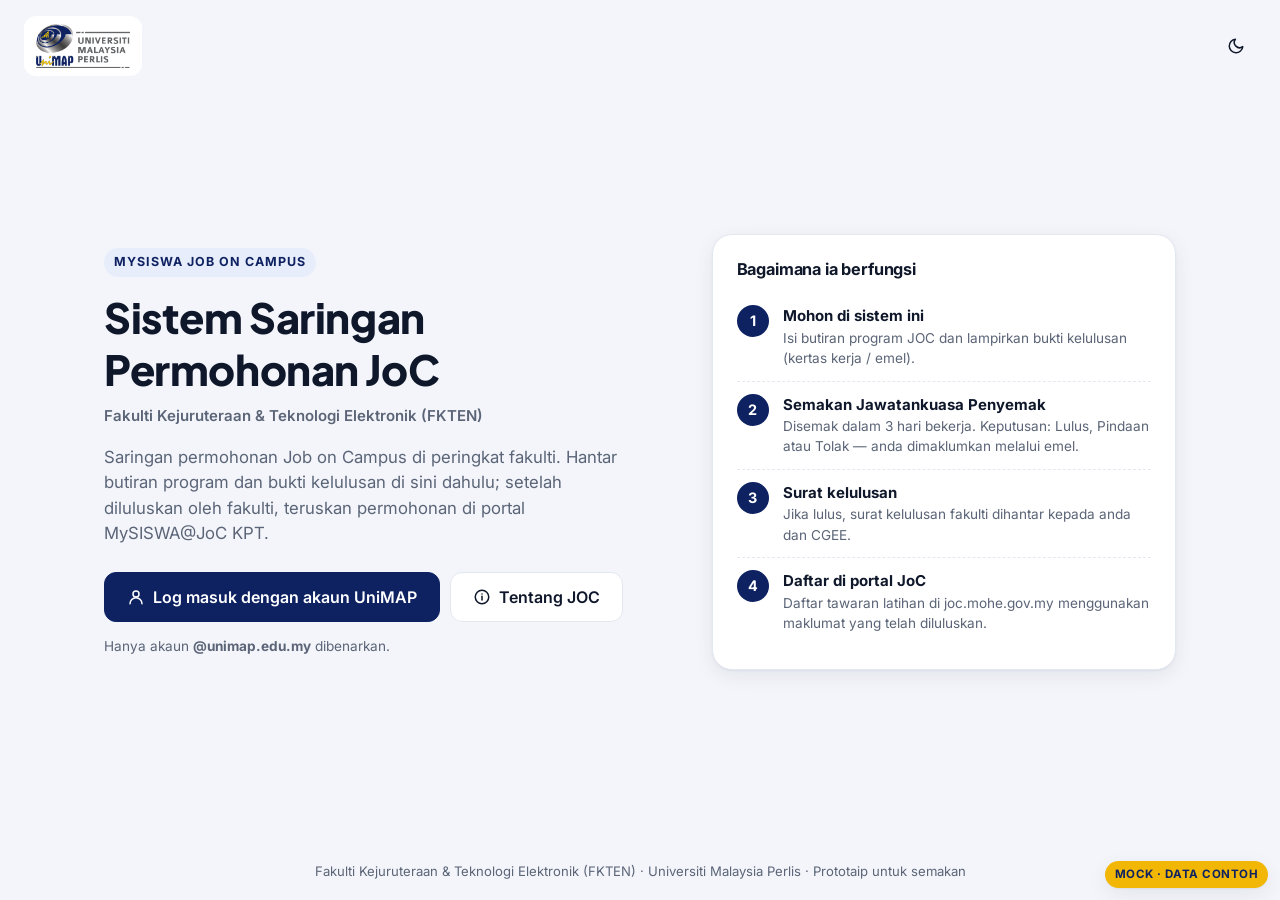
==== commit 9827f1d3: "Nama baharu: Sistem Saringan Permohonan JoC - Tajuk, bar atas dan kaki manual menggunakan nama bahar" ====
--- a/demo/index.html
+++ b/demo/index.html
@@ -3,7 +3,7 @@
 <head>
   <meta charset="utf-8">
   <meta name="viewport" content="width=device-width, initial-scale=1, viewport-fit=cover">
-  <title>Sistem Permohonan JOC · FKTEN</title>
+  <title>Sistem Saringan Permohonan JoC · FKTEN</title>
   <link rel="icon" href="data:image/svg+xml,%3Csvg xmlns='http://www.w3.org/2000/svg' viewBox='0 0 64 64'%3E%3Crect width='64' height='64' rx='14' fill='%230e2262'/%3E%3Ctext x='32' y='41' font-family='Arial' font-weight='800' font-size='22' fill='%23f5c63a' text-anchor='middle'%3EJOC%3C/text%3E%3C/svg%3E">
   <meta name="description" content="Saringan permohonan MySISWA Job on Campus peringkat Fakulti Kejuruteraan & Teknologi Elektronik, UniMAP (mock).">
   <script>
--- a/demo/css/style.css
+++ b/demo/css/style.css
@@ -320,6 +320,13 @@
 .kpis { display: grid; grid-template-columns: repeat(auto-fit, minmax(190px, 1fr)); gap: 14px; margin-bottom: 20px; }
 .kpi { padding: 16px 18px; position: relative; overflow: hidden; transition: transform .15s; }
 .kpi:hover { transform: translateY(-2px); }
+/* stat cards that open a list */
+a.kpi-link { color: inherit; text-decoration: none; cursor: pointer; }
+a.kpi-link:hover { border-color: var(--kc, var(--primary)); box-shadow: 0 6px 18px rgba(14, 34, 98, .10); }
+a.kpi-link:focus-visible { outline: 2px solid var(--kc, var(--primary)); outline-offset: 2px; }
+.kpi .k-go { float: right; opacity: .45; transition: opacity .15s, transform .15s; }
+.kpi .k-go .icon { width: 15px; height: 15px; }
+a.kpi-link:hover .k-go { opacity: 1; transform: translateX(2px); }
 .kpi::after { content: ''; position: absolute; left: 0; right: 0; top: 0; height: 3px; background: var(--kc, var(--primary)); }
 .kpi .k-ic { width: 36px; height: 36px; border-radius: 10px; display: grid; place-items: center; background: var(--kcs, var(--primary-soft)); color: var(--kc, var(--primary)); margin-bottom: 10px; }
 .kpi.c-draft { --kc: var(--st-draft); --kcs: var(--st-draft-bg); }
@@ -347,7 +354,7 @@
 /* application list */
 .app-list { display: flex; flex-direction: column; }
 .app-item {
-  display: grid; grid-template-columns: 1fr auto; gap: 6px 16px; padding: 16px 20px; border-top: 1px solid var(--border);
+  display: grid; grid-template-columns: minmax(0, 1fr) auto; gap: 6px 16px; padding: 16px 20px; border-top: 1px solid var(--border);
   position: relative; box-shadow: inset 4px 0 0 var(--strip, transparent);
   text-decoration: none; color: inherit; align-items: center;
 }
@@ -390,8 +397,30 @@
 .pill { display: inline-flex; align-items: center; gap: 7px; font-size: .78rem; font-weight: 700; padding: 6px 11px; border-radius: 99px; background: rgba(255, 255, 255, .12); border: 1px solid rgba(255, 255, 255, .2); color: #fff; text-decoration: none; }
 .pill i { width: 8px; height: 8px; border-radius: 50%; display: inline-block; background: #fff; }
 .pill.p-amend i { background: #f7bf5a; } .pill.p-sub i { background: #8fb2ff; } .pill.p-ok i { background: #6ee39f; } .pill.p-rej i { background: #ff9c9c; } .pill.p-draft i { background: #c3cce0; }
-.app-item .t { font-weight: 650; }
+.app-item .t { font-weight: 650; overflow-wrap: anywhere; }
+.app-item > div:first-child { min-width: 0; }
 .app-item .meta { display: flex; gap: 6px 14px; flex-wrap: wrap; font-size: .82rem; color: var(--muted); }
+/* reviewer-list chips: who is reviewing, overdue (LEWAT), short notice (SEGERA) */
+.app-item .meta .chip { display: inline-flex; align-items: center; gap: 4px; font-size: .72rem; font-weight: 700; padding: 1px 8px; border-radius: 999px; letter-spacing: .02em; }
+.chip .icon { width: 12px; height: 12px; }
+.chip-late { background: var(--st-rej-bg); color: var(--st-rej); }
+.chip-urgent { background: var(--st-amend-bg); color: var(--st-amend); }
+.chip-claim { background: var(--st-sub-bg); color: var(--st-sub); }
+.chip-free { background: var(--st-draft-bg); color: var(--st-draft); }
+.next-steps { margin: 8px 0 0; padding-left: 20px; display: grid; gap: 4px; }
+.step-now { display: none; margin: -10px 0 16px; font-size: .9rem; color: var(--muted); }
+.step-now b { color: var(--text); }
+.cols .c { min-width: 0; }
+.bar-row .d-amt { display: block; font-size: .78rem; color: var(--muted); font-weight: 400; }
+.users-table .cb { display: inline-flex; align-items: center; gap: 8px; cursor: pointer; }
+.users-table .cb input { width: 18px; height: 18px; }
+.users-table .cb-l { display: none; font-size: .88rem; }
+/* TD HEPA comment under Ditolak / Perlu pindaan items */
+.app-item .meta .reason { flex-basis: 100%; min-width: 0; font-size: .8rem; line-height: 1.45; padding: 5px 10px; border-radius: 8px; border-left: 3px solid; overflow-wrap: anywhere; }
+/* clamp on the inner text so the padding never shows part of a third line */
+.reason-t { display: -webkit-box; -webkit-line-clamp: 2; -webkit-box-orient: vertical; overflow: hidden; }
+.reason.rej { background: var(--st-rej-bg); border-color: var(--st-rej); color: var(--text); }
+.reason.amend { background: var(--st-amend-bg); border-color: var(--st-amend); color: var(--text); }
 .app-item .right { display: flex; flex-direction: column; align-items: flex-end; gap: 6px; }
 .empty { text-align: center; padding: 40px 20px; color: var(--muted); }
 .empty .icon { width: 40px; height: 40px; opacity: .5; margin-bottom: 8px; }
@@ -467,7 +496,10 @@
 .stu-table td:nth-child(4) input { min-width: 160px; }
 
 /* detail */
-.detail-grid { display: grid; grid-template-columns: 1fr 340px; gap: 20px; align-items: start; }
+.detail-grid { display: grid; grid-template-columns: minmax(0, 1fr) 340px; gap: 20px; align-items: start; }
+/* decided application: the decision is shown above the details on narrow screens, beside them on wide screens */
+.decision-top { display: none; margin-bottom: 16px; }
+@media (max-width: 1024px) { .decision-top { display: block; } .decision-side { display: none; } }
 .dl { display: grid; grid-template-columns: 190px 1fr; gap: 10px 16px; font-size: .92rem; margin: 0; }
 .dl dt { color: var(--muted); font-weight: 600; }
 .dl dd { margin: 0; word-break: break-word; }
@@ -546,7 +578,7 @@
 
 /* ---------- responsive ---------- */
 @media (max-width: 1024px) {
-  .detail-grid { grid-template-columns: 1fr; }
+  .detail-grid { grid-template-columns: minmax(0, 1fr); }
   .rules { grid-template-columns: repeat(2, 1fr); }
 }
 @media (max-width: 860px) {
@@ -571,12 +603,32 @@
   .rules { grid-template-columns: 1fr 1fr; }
   .dl { grid-template-columns: 1fr; gap: 2px; }
   .dl dd { margin-bottom: 10px; }
-  .app-item { grid-template-columns: 1fr; padding: 14px 16px; }
+  .app-item { grid-template-columns: minmax(0, 1fr); padding: 14px 16px; }
   .app-item .right { flex-direction: row; align-items: center; justify-content: space-between; }
   .topbar:has(.role-switch) .page-title { display: none; }
   .topbar .role-switch { margin-left: auto; }
   .role-switch select { max-width: 170px; font-size: .85rem; }
-  .bar-row { grid-template-columns: 100px 1fr 44px; }
+  .bar-row { grid-template-columns: 96px minmax(0, 1fr) 36px; }
+  /* tabs wrap instead of hiding the last ones off-screen */
+  .tabs { flex-wrap: wrap; overflow: visible; }
+  .tabs button { padding: 8px 12px; }
+  /* monthly chart: 12 columns must fit the card */
+  .cols { gap: 3px; }
+  .cols .c .l { font-size: .64rem; }
+  /* current step name (the stepper only shows numbers on phones) */
+  .step-now { display: block; }
+  /* links inside sentences get a taller tap area without changing the layout */
+  .callout a:not(.btn), .content p a:not(.btn) { padding-block: 7px; }
+  /* users & roles: one card per user */
+  .users-table thead { display: none; }
+  .users-table, .users-table tbody { display: block; }
+  .users-table tr { display: grid; grid-template-columns: repeat(2, minmax(0, 1fr)); gap: 4px 12px; padding: 14px 16px; border-bottom: 1px solid var(--border); }
+  .users-table td { border: 0; padding: 0; }
+  .users-table td.u-name { grid-column: 1 / -1; margin-bottom: 4px; }
+  .users-table td.u-dept { grid-column: 1 / -1; font-size: .85rem; }
+  .users-table td.u-dept::before { content: attr(data-label) ': '; color: var(--muted); }
+  .users-table .cb { min-height: 40px; }
+  .users-table .cb-l { display: inline; }
   .letter { padding: 20px 16px; font-size: 12.5px; }
   .card-pad, .card-body { padding: 16px; }
   .card-head { padding: 14px 16px; }
